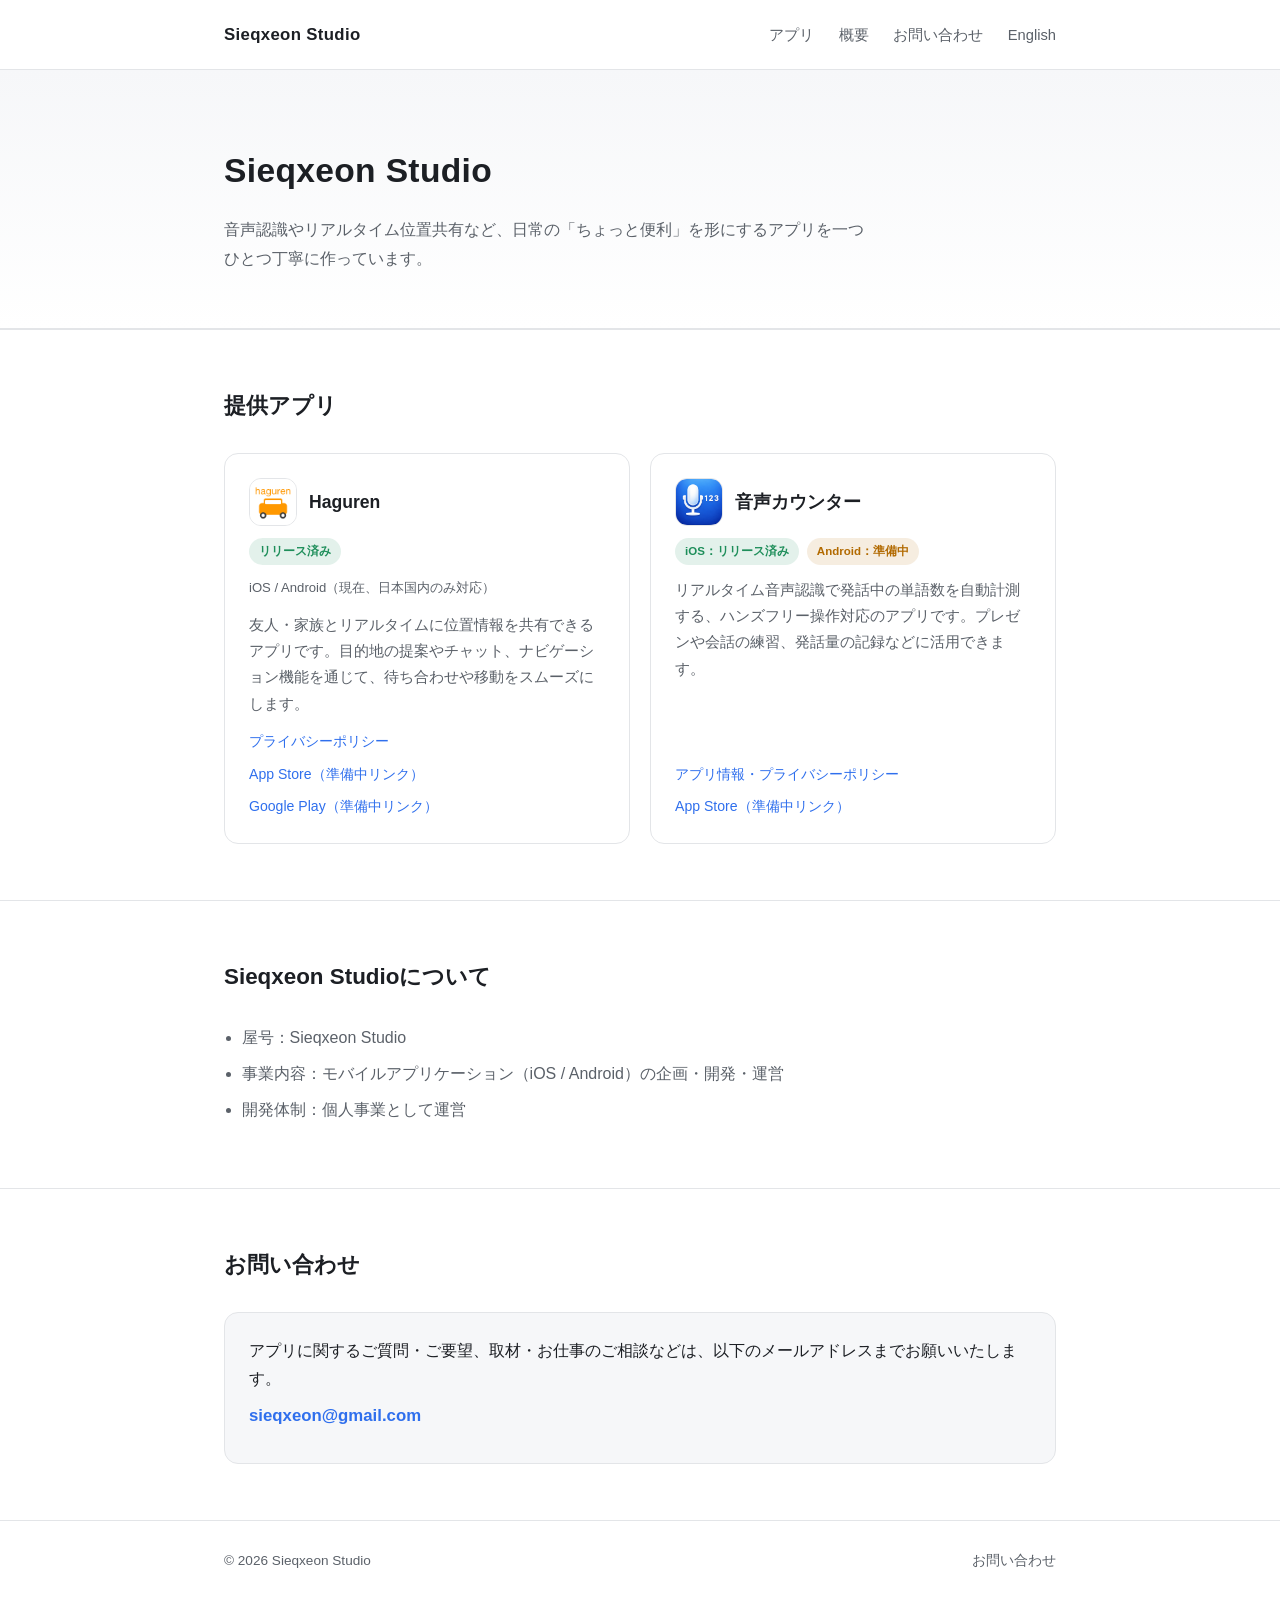
==== studio/index.html @ cf5d4352 "Add files via upload" ====
<!DOCTYPE html>
<html lang="ja">
<head>
<meta charset="UTF-8">
<meta name="viewport" content="width=device-width, initial-scale=1.0">
<title>Sieqxeon Studio</title>
<meta name="description" content="Sieqxeon Studioは、iOS/Androidアプリを開発・提供する個人開発スタジオです。">
<link rel="stylesheet" href="style.css">
</head>
<body>

<header class="site-header">
  <div class="wrap">
    <div class="brand">Sieqxeon Studio</div>
    <nav class="site-nav">
      <a href="#apps">アプリ</a>
      <a href="#about">概要</a>
      <a href="#contact">お問い合わせ</a>
      <a href="en/index.html">English</a>
    </nav>
  </div>
</header>

<section class="hero">
  <div class="wrap">
    <h1>Sieqxeon Studio</h1>
    <p>音声認識やリアルタイム位置共有など、日常の「ちょっと便利」を形にするアプリを一つひとつ丁寧に作っています。</p>
  </div>
</section>

<section id="apps">
  <div class="wrap">
    <h2>提供アプリ</h2>
    <div class="app-grid">

      <div class="app-card">
        <div class="app-head">
          <img src="images/haguren-icon.png" alt="Hagurenのアイコン" class="app-icon">
          <h3>Haguren</h3>
        </div>
        <span class="badge live">リリース済み</span>
        <p class="platforms">iOS / Android（現在、日本国内のみ対応）</p>
        <p>友人・家族とリアルタイムに位置情報を共有できるアプリです。目的地の提案やチャット、ナビゲーション機能を通じて、待ち合わせや移動をスムーズにします。</p>
        <div class="app-links">
          <a href="../privacy-policy/haguren.html">プライバシーポリシー</a>
          <!-- TODO: App Store / Google Play の実際のURLに差し替えてください -->
          <a href="#" aria-disabled="true">App Store（準備中リンク）</a>
          <a href="#" aria-disabled="true">Google Play（準備中リンク）</a>
        </div>
      </div>

      <div class="app-card">
        <div class="app-head">
          <img src="images/voice-word-count-icon.png" alt="音声カウンターのアイコン" class="app-icon">
          <h3>音声カウンター</h3>
        </div>
        <div class="platform-status">
          <span class="badge live">iOS：リリース済み</span>
          <span class="badge soon">Android：準備中</span>
        </div>
        <p>リアルタイム音声認識で発話中の単語数を自動計測する、ハンズフリー操作対応のアプリです。プレゼンや会話の練習、発話量の記録などに活用できます。</p>
        <div class="app-links">
          <!-- 既存の登録済みプライバシーポリシーURL（App Store Connect / Google Play Console登録済み）をそのまま使用しています -->
          <a href="../index.html">アプリ情報・プライバシーポリシー</a>
          <!-- TODO: App Storeの実際のURLに差し替えてください（iOSはリリース済み） -->
          <a href="#" aria-disabled="true">App Store（準備中リンク）</a>
        </div>
      </div>

    </div>
  </div>
</section>

<section id="about">
  <div class="wrap">
    <h2>Sieqxeon Studioについて</h2>
    <ul class="about-list">
      <li>屋号：Sieqxeon Studio</li>
      <li>事業内容：モバイルアプリケーション（iOS / Android）の企画・開発・運営</li>
      <li>開発体制：個人事業として運営</li>
    </ul>
  </div>
</section>

<section id="contact">
  <div class="wrap">
    <h2>お問い合わせ</h2>
    <div class="contact-box">
      <p>アプリに関するご質問・ご要望、取材・お仕事のご相談などは、以下のメールアドレスまでお願いいたします。</p>
      <p class="email"><a href="mailto:sieqxeon@gmail.com">sieqxeon@gmail.com</a></p>
    </div>
  </div>
</section>

<footer class="site-footer">
  <div class="wrap">
    <span>&copy; <span id="year"></span> Sieqxeon Studio</span>
    <a href="mailto:sieqxeon@gmail.com">お問い合わせ</a>
  </div>
</footer>

<script>
  document.getElementById('year').textContent = new Date().getFullYear();
</script>

</body>
</html>
---- studio/style.css ----
:root {
  --color-bg: #ffffff;
  --color-bg-alt: #f6f7f9;
  --color-text: #1c1f24;
  --color-text-muted: #5b6169;
  --color-border: #e3e5e8;
  --color-accent: #2f6fed;
  --color-accent-dark: #1f4fb0;
  --color-badge-live: #1e8e5a;
  --color-badge-soon: #b26a00;
  --max-width: 880px;
  --radius: 14px;
}

* {
  box-sizing: border-box;
}

html {
  scroll-behavior: smooth;
}

body {
  margin: 0;
  font-family: -apple-system, BlinkMacSystemFont, "Hiragino Sans", "Yu Gothic UI",
    "Segoe UI", Roboto, sans-serif;
  color: var(--color-text);
  background: var(--color-bg);
  line-height: 1.75;
  -webkit-font-smoothing: antialiased;
}

a {
  color: var(--color-accent);
  text-decoration: none;
}

a:hover {
  text-decoration: underline;
}

.wrap {
  max-width: var(--max-width);
  margin: 0 auto;
  padding: 0 24px;
}

header.site-header {
  border-bottom: 1px solid var(--color-border);
  padding: 20px 0;
}

header.site-header .wrap {
  display: flex;
  align-items: center;
  justify-content: space-between;
}

.brand {
  font-weight: 700;
  font-size: 1.05rem;
  letter-spacing: 0.02em;
  color: var(--color-text);
}

nav.site-nav a {
  margin-left: 20px;
  color: var(--color-text-muted);
  font-size: 0.92rem;
}

nav.site-nav a:hover {
  color: var(--color-accent);
}

.hero {
  padding: 72px 0 56px;
  border-bottom: 1px solid var(--color-border);
  background: linear-gradient(180deg, var(--color-bg-alt), var(--color-bg));
}

.hero h1 {
  font-size: 2.1rem;
  margin: 0 0 14px;
  letter-spacing: 0.01em;
}

.hero p {
  color: var(--color-text-muted);
  font-size: 1.02rem;
  max-width: 640px;
  margin: 0;
}

section {
  padding: 56px 0;
}

section + section {
  border-top: 1px solid var(--color-border);
}

section h2 {
  font-size: 1.4rem;
  margin: 0 0 28px;
}

.app-grid {
  display: grid;
  grid-template-columns: 1fr;
  gap: 20px;
}

@media (min-width: 640px) {
  .app-grid {
    grid-template-columns: 1fr 1fr;
  }
}

.app-card {
  border: 1px solid var(--color-border);
  border-radius: var(--radius);
  padding: 24px;
  background: var(--color-bg);
  display: flex;
  flex-direction: column;
  gap: 12px;
}

.app-card h3 {
  margin: 0;
  font-size: 1.1rem;
}

.app-head {
  display: flex;
  align-items: center;
  gap: 12px;
}

.app-icon {
  width: 48px;
  height: 48px;
  border-radius: 12px;
  flex-shrink: 0;
  object-fit: cover;
  background: var(--color-bg-alt);
  border: 1px solid var(--color-border);
}

.badge {
  display: inline-block;
  font-size: 0.72rem;
  font-weight: 600;
  padding: 3px 10px;
  border-radius: 999px;
  width: fit-content;
}

.badge.live {
  background: rgba(30, 142, 90, 0.12);
  color: var(--color-badge-live);
}

.badge.soon {
  background: rgba(178, 106, 0, 0.12);
  color: var(--color-badge-soon);
}

.platform-status {
  display: flex;
  flex-wrap: wrap;
  gap: 8px;
}

.app-card p {
  margin: 0;
  color: var(--color-text-muted);
  font-size: 0.94rem;
}

.app-card .platforms {
  font-size: 0.82rem;
  color: var(--color-text-muted);
}

.app-links {
  margin-top: auto;
  display: flex;
  flex-direction: column;
  gap: 8px;
  font-size: 0.88rem;
}

.about-list {
  padding-left: 1.1em;
  color: var(--color-text-muted);
  margin: 0;
}

.about-list li {
  margin-bottom: 8px;
}

.contact-box {
  border: 1px solid var(--color-border);
  border-radius: var(--radius);
  padding: 24px;
  background: var(--color-bg-alt);
}

.contact-box p {
  margin: 0 0 8px;
}

.contact-box .email {
  font-size: 1.05rem;
  font-weight: 600;
}

footer.site-footer {
  border-top: 1px solid var(--color-border);
  padding: 28px 0 40px;
  color: var(--color-text-muted);
  font-size: 0.85rem;
}

footer.site-footer .wrap {
  display: flex;
  flex-wrap: wrap;
  gap: 6px 18px;
  justify-content: space-between;
  align-items: center;
}

footer.site-footer a {
  color: var(--color-text-muted);
}

.doc-page section {
  padding: 40px 0;
}

.doc-page h1 {
  font-size: 1.6rem;
  margin: 40px 0 8px;
}

.doc-page .lead {
  color: var(--color-text-muted);
  margin-bottom: 0;
}

table.tokushoho {
  width: 100%;
  border-collapse: collapse;
  margin-top: 8px;
}

table.tokushoho th,
table.tokushoho td {
  text-align: left;
  padding: 14px 12px;
  border-top: 1px solid var(--color-border);
  vertical-align: top;
}

table.tokushoho th {
  width: 32%;
  color: var(--color-text-muted);
  font-weight: 600;
  font-size: 0.92rem;
}

.placeholder {
  color: var(--color-badge-soon);
  background: rgba(178, 106, 0, 0.1);
  padding: 1px 6px;
  border-radius: 4px;
  font-size: 0.92em;
}

.back-link {
  display: inline-block;
  margin-top: 32px;
  font-size: 0.9rem;
}
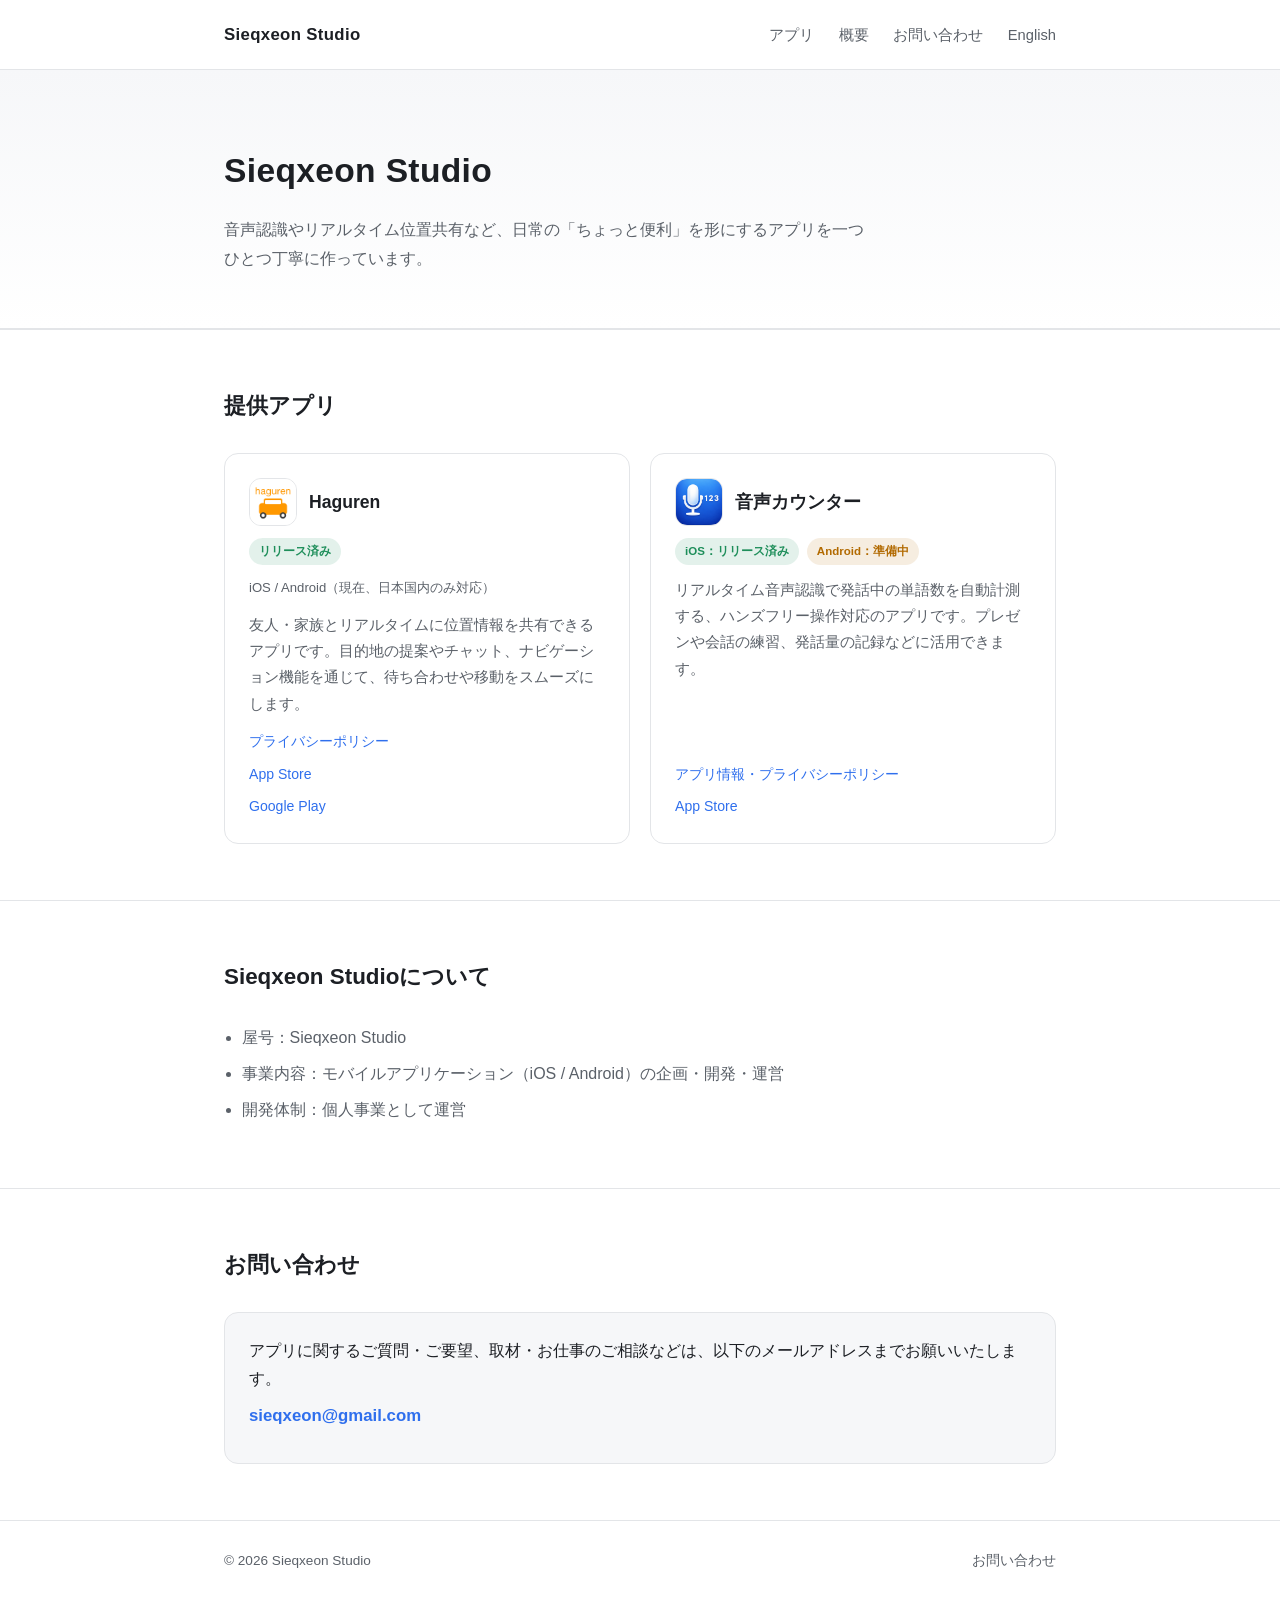
==== commit 509b7ae7: "Add files via upload" ====
--- a/studio/index.html
+++ b/studio/index.html
@@ -43,9 +43,9 @@
         <p>友人・家族とリアルタイムに位置情報を共有できるアプリです。目的地の提案やチャット、ナビゲーション機能を通じて、待ち合わせや移動をスムーズにします。</p>
         <div class="app-links">
           <a href="../privacy-policy/haguren.html">プライバシーポリシー</a>
-          <!-- TODO: App Store / Google Play の実際のURLに差し替えてください -->
-          <a href="#" aria-disabled="true">App Store（準備中リンク）</a>
-          <a href="#" aria-disabled="true">Google Play（準備中リンク）</a>
+          <a href="https://apps.apple.com/app/id6762538890">App Store</a>
+          <!-- TODO: Google Playの実際のURLに差し替えてください -->
+          <a href="https://play.google.com/store/apps/details?id=com.sieq.haguren">Google Play</a>
         </div>
       </div>
 
@@ -62,8 +62,7 @@
         <div class="app-links">
           <!-- 既存の登録済みプライバシーポリシーURL（App Store Connect / Google Play Console登録済み）をそのまま使用しています -->
           <a href="../index.html">アプリ情報・プライバシーポリシー</a>
-          <!-- TODO: App Storeの実際のURLに差し替えてください（iOSはリリース済み） -->
-          <a href="#" aria-disabled="true">App Store（準備中リンク）</a>
+          <a href="https://apps.apple.com/app/id6759959261">App Store</a>
         </div>
       </div>
 
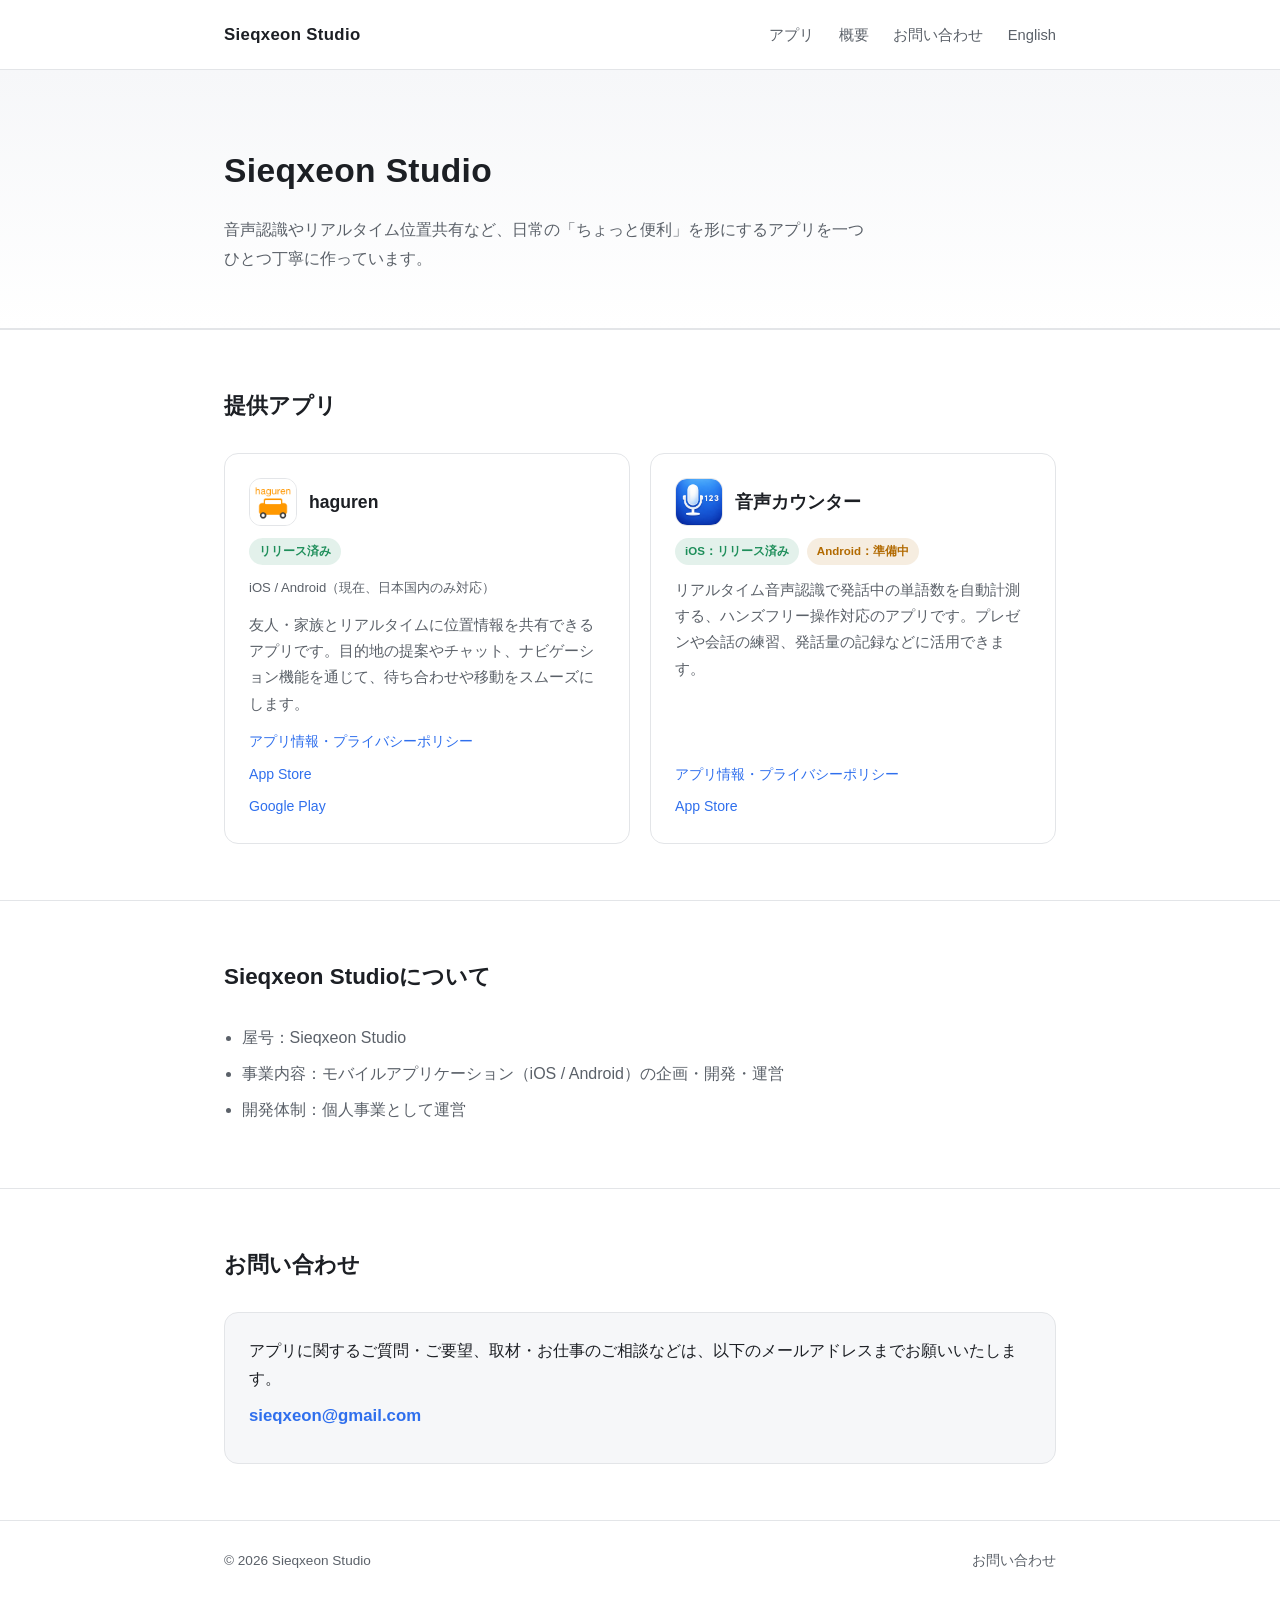
==== commit d871c60f: "Add files via upload" ====
--- a/studio/index.html
+++ b/studio/index.html
@@ -35,16 +35,15 @@
 
       <div class="app-card">
         <div class="app-head">
-          <img src="images/haguren-icon.png" alt="Hagurenのアイコン" class="app-icon">
-          <h3>Haguren</h3>
+          <img src="images/haguren-icon.png" alt="hagurenのアイコン" class="app-icon">
+          <h3>haguren</h3>
         </div>
         <span class="badge live">リリース済み</span>
         <p class="platforms">iOS / Android（現在、日本国内のみ対応）</p>
         <p>友人・家族とリアルタイムに位置情報を共有できるアプリです。目的地の提案やチャット、ナビゲーション機能を通じて、待ち合わせや移動をスムーズにします。</p>
         <div class="app-links">
-          <a href="../privacy-policy/haguren.html">プライバシーポリシー</a>
+          <a href="../privacy-policy/haguren.html">アプリ情報・プライバシーポリシー</a>
           <a href="https://apps.apple.com/app/id6762538890">App Store</a>
-          <!-- TODO: Google Playの実際のURLに差し替えてください -->
           <a href="https://play.google.com/store/apps/details?id=com.sieq.haguren">Google Play</a>
         </div>
       </div>
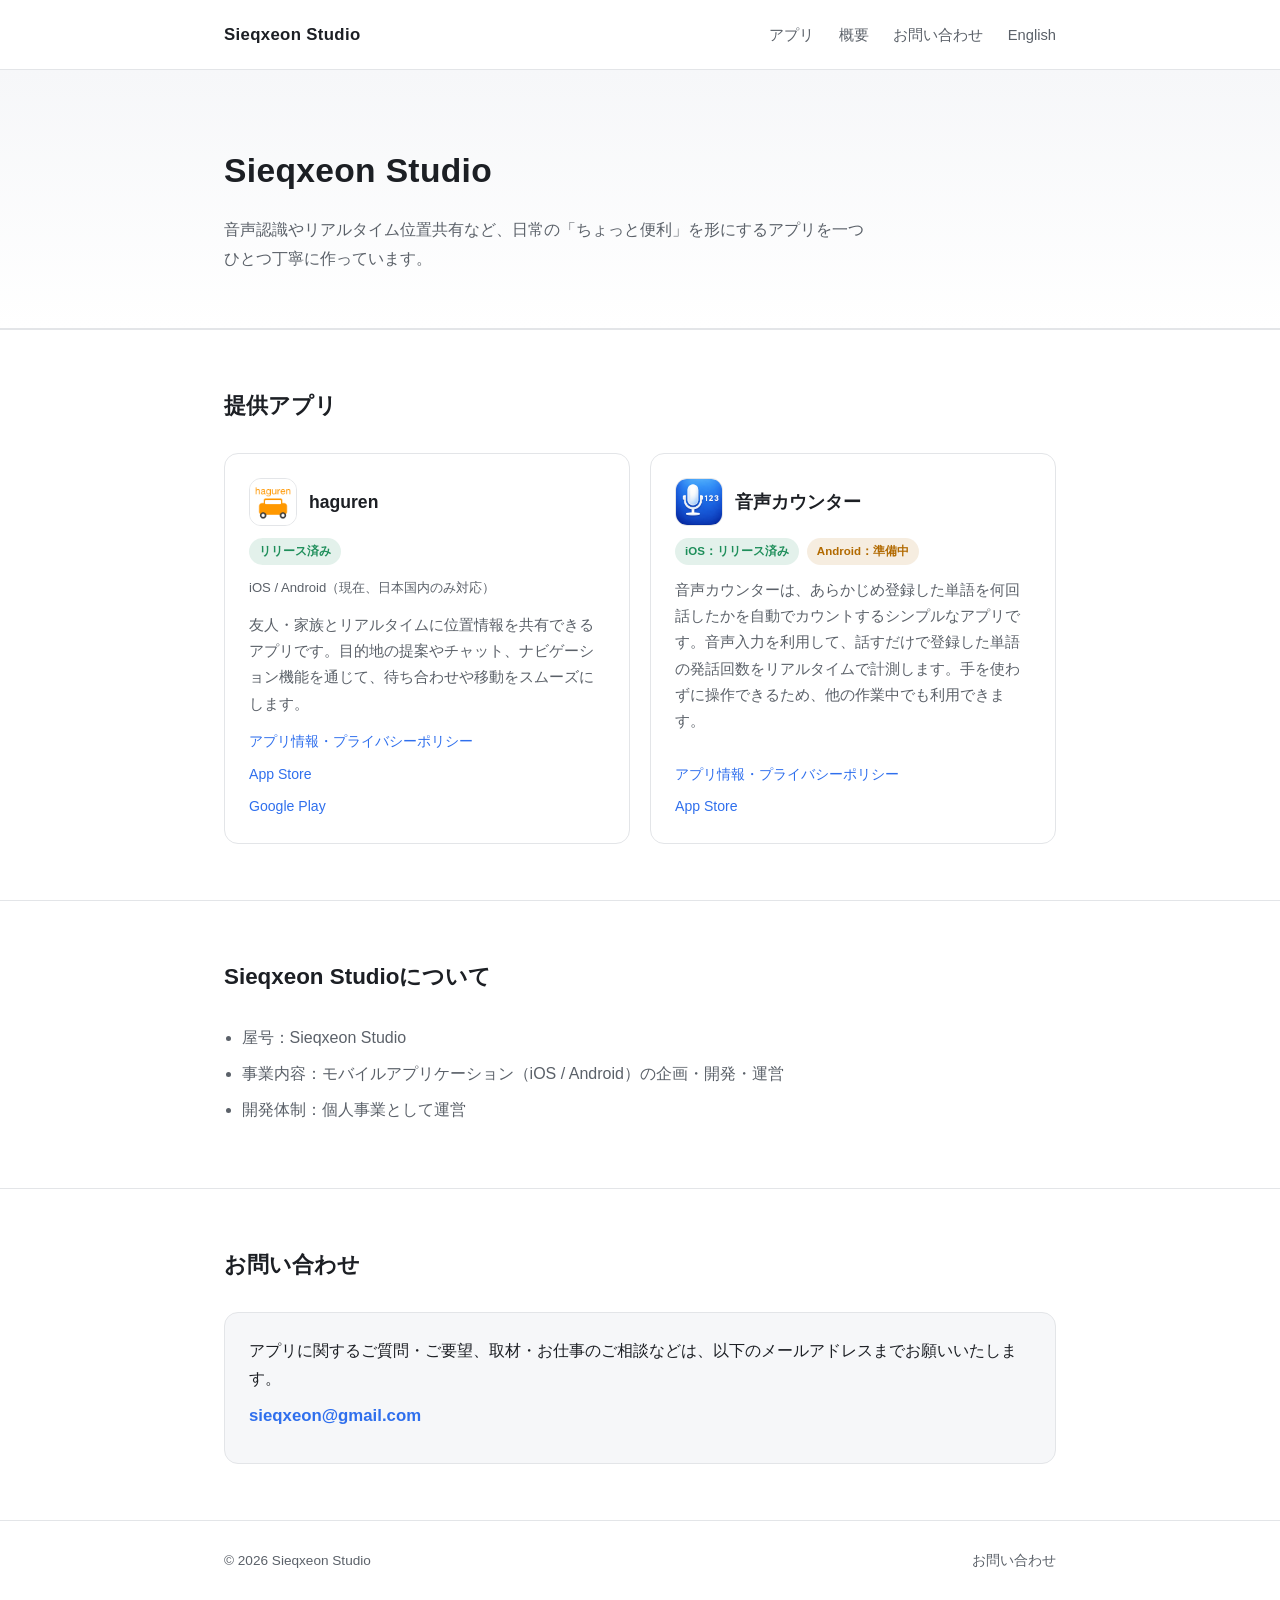
==== commit 3eaeaa45: "Add files via upload" ====
--- a/studio/index.html
+++ b/studio/index.html
@@ -57,7 +57,7 @@
           <span class="badge live">iOS：リリース済み</span>
           <span class="badge soon">Android：準備中</span>
         </div>
-        <p>リアルタイム音声認識で発話中の単語数を自動計測する、ハンズフリー操作対応のアプリです。プレゼンや会話の練習、発話量の記録などに活用できます。</p>
+        <p>音声カウンターは、あらかじめ登録した単語を何回話したかを自動でカウントするシンプルなアプリです。音声入力を利用して、話すだけで登録した単語の発話回数をリアルタイムで計測します。手を使わずに操作できるため、他の作業中でも利用できます。</p>
         <div class="app-links">
           <!-- 既存の登録済みプライバシーポリシーURL（App Store Connect / Google Play Console登録済み）をそのまま使用しています -->
           <a href="../index.html">アプリ情報・プライバシーポリシー</a>
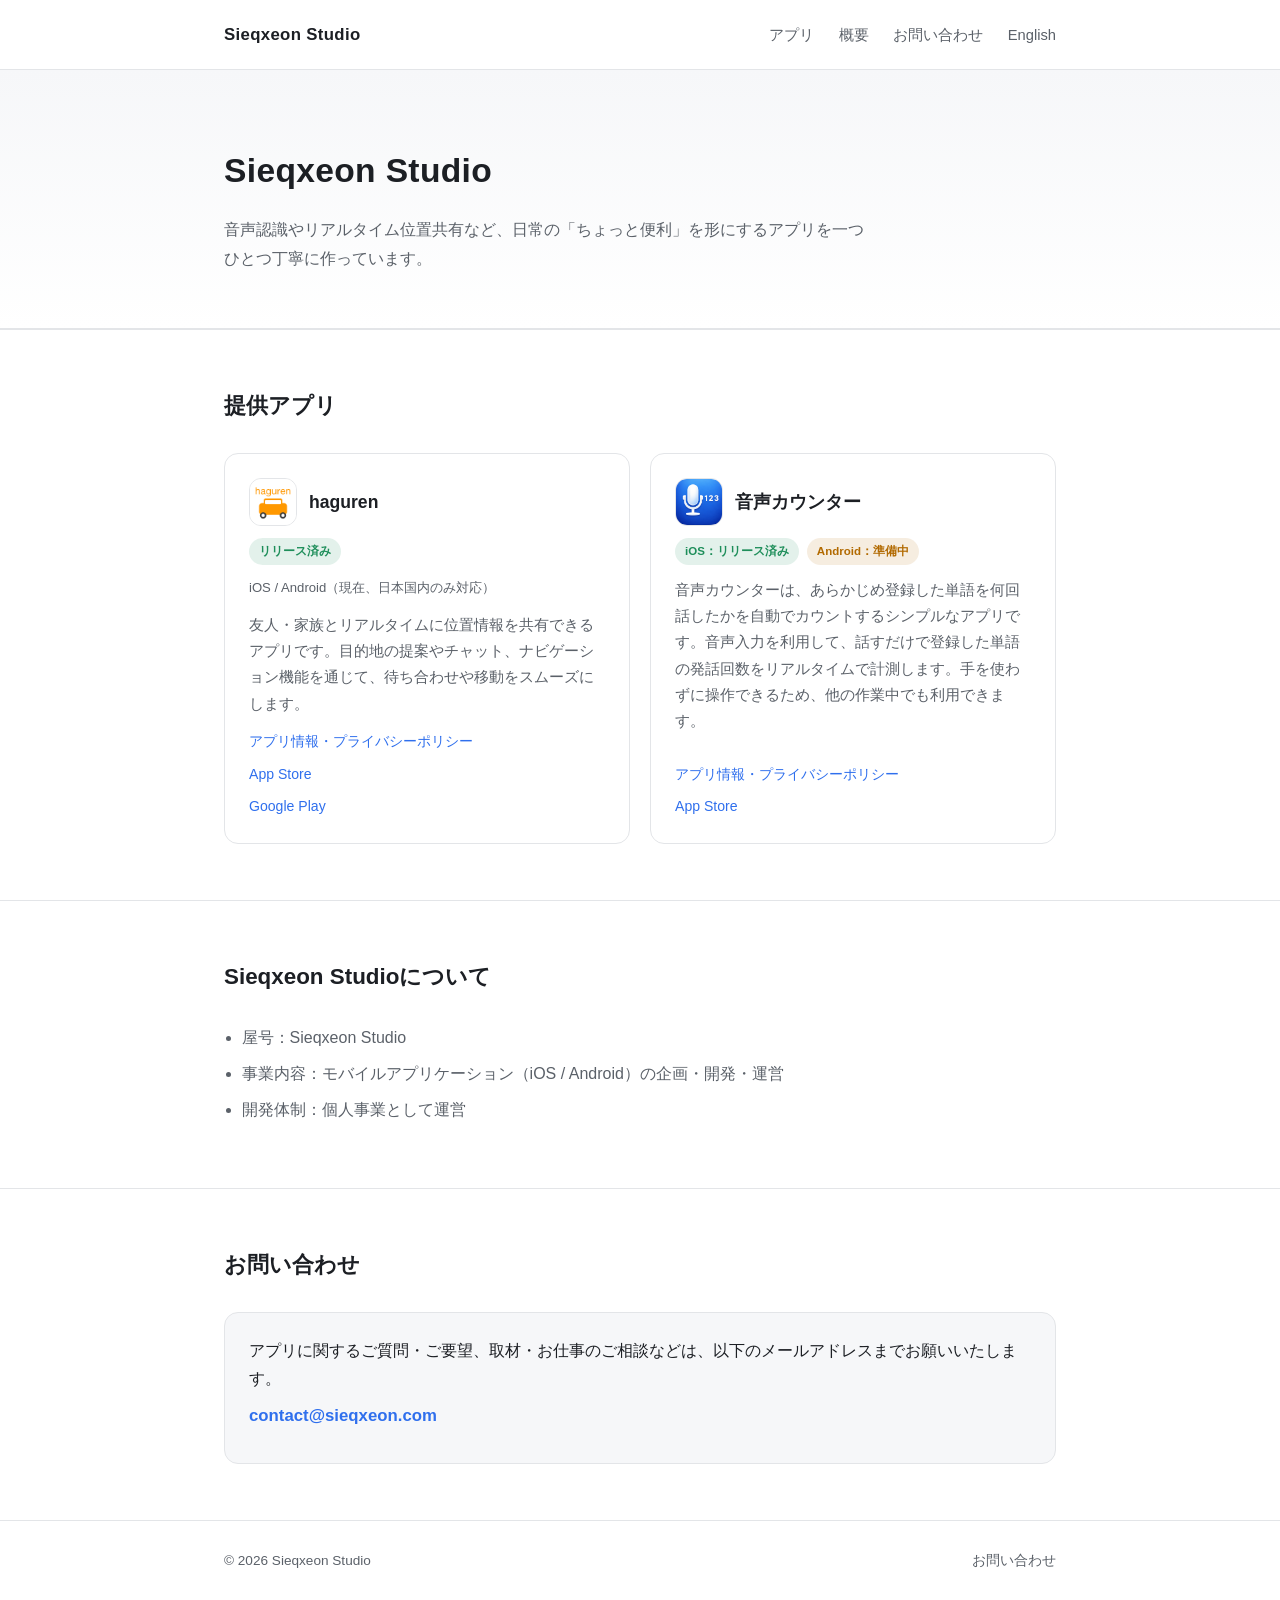
==== commit 560ba189: "Add files via upload" ====
--- a/studio/index.html
+++ b/studio/index.html
@@ -43,7 +43,7 @@
         <p>友人・家族とリアルタイムに位置情報を共有できるアプリです。目的地の提案やチャット、ナビゲーション機能を通じて、待ち合わせや移動をスムーズにします。</p>
         <div class="app-links">
           <a href="../privacy-policy/haguren.html">アプリ情報・プライバシーポリシー</a>
-          <a href="https://apps.apple.com/app/id6762538890">App Store</a>
+          <a href="https://apps.apple.com/jp/app/haguren/id6762538890">App Store</a>
           <a href="https://play.google.com/store/apps/details?id=com.sieq.haguren">Google Play</a>
         </div>
       </div>
@@ -59,9 +59,9 @@
         </div>
         <p>音声カウンターは、あらかじめ登録した単語を何回話したかを自動でカウントするシンプルなアプリです。音声入力を利用して、話すだけで登録した単語の発話回数をリアルタイムで計測します。手を使わずに操作できるため、他の作業中でも利用できます。</p>
         <div class="app-links">
-          <!-- 既存の登録済みプライバシーポリシーURL（App Store Connect / Google Play Console登録済み）をそのまま使用しています -->
-          <a href="../index.html">アプリ情報・プライバシーポリシー</a>
-          <a href="https://apps.apple.com/app/id6759959261">App Store</a>
+          <!-- 登録済みの英語ページ(../index.html)とは別に、日本語版を新規作成してこちらにリンクしています -->
+          <a href="../privacy-policy/voicecount-ja.html">アプリ情報・プライバシーポリシー</a>
+          <a href="https://apps.apple.com/jp/app/%E9%9F%B3%E5%A3%B0%E3%82%AB%E3%82%A6%E3%83%B3%E3%82%BF%E3%83%BC/id6759959261">App Store</a>
         </div>
       </div>
 
@@ -85,7 +85,7 @@
     <h2>お問い合わせ</h2>
     <div class="contact-box">
       <p>アプリに関するご質問・ご要望、取材・お仕事のご相談などは、以下のメールアドレスまでお願いいたします。</p>
-      <p class="email"><a href="mailto:sieqxeon@gmail.com">sieqxeon@gmail.com</a></p>
+      <p class="email"><a href="mailto:contact@sieqxeon.com">contact@sieqxeon.com</a></p>
     </div>
   </div>
 </section>
@@ -93,7 +93,7 @@
 <footer class="site-footer">
   <div class="wrap">
     <span>&copy; <span id="year"></span> Sieqxeon Studio</span>
-    <a href="mailto:sieqxeon@gmail.com">お問い合わせ</a>
+    <a href="mailto:contact@sieqxeon.com">お問い合わせ</a>
   </div>
 </footer>
 
